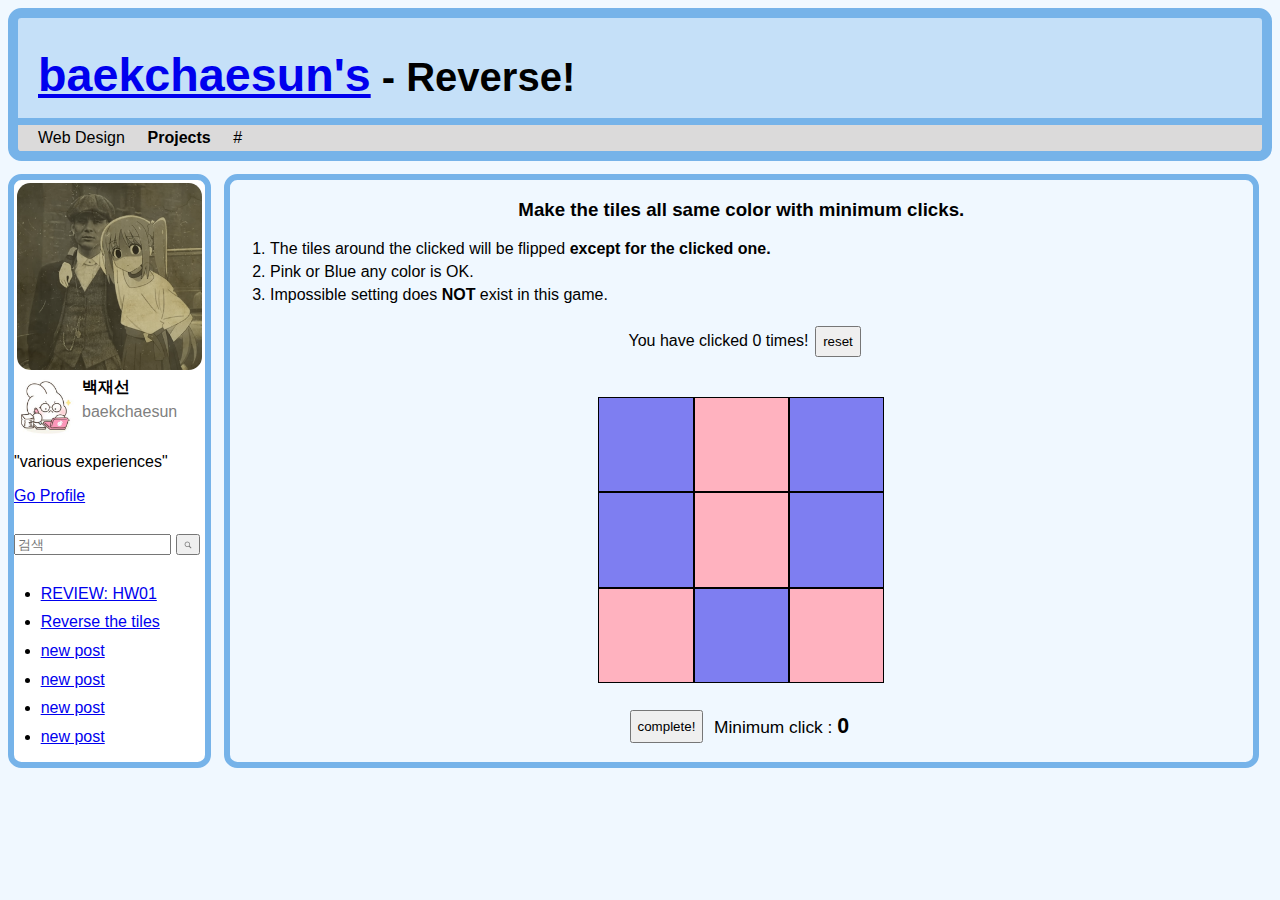
==== Reverse_The_Tiles/cross_reverse.html @ 05b1ec74 "csp2" ====
<!DOCTYPE html>

<!--
  Name: Jaesun Baek
  Date: April 30, 2024
  Section: IAB 6068 - Internet Programming
  reverse the tile game
  Baekchaesun is not the spelling just nickname.
  category: projects
-->

<html>
<head>
  <title>Reverse the tile</title>
  <link rel="stylesheet" type="text/css" href="cross_reverse.css" />
  <script rel="script" type="text/javascript" src="cross_reverse.js"></script>
</head>
<body>
  <div class="banner-container">
    <h1><a href="../index/index.html">baekchaesun's</a> - Reverse!</h1>
  </div>

  <div class="categories-container">
    <ul>
      <li>Web Design</li> <!--주제별 목록 창 만들 예정-->
      <li><strong>Projects</strong></li>
      <li>#</li>
    </ul>
  </div>
  <div class="nothing-in-space"></div>

  <div class="main-structure">
    <aside class="side-container">
      <img id="profile-picture" src="../images/profile picture.png" alt="profile-picture">
      <div id="name-plate">
        <img id="small-profile-picture" src="../images/shooya.png" alt="small-profile-imoji">
        <div>
          <strong>백재선</strong>
          <p>baekchaesun</p>
        </div>
      </div>
      <p>
        <span>
          "various experiences"
        </span>
      </p>
      <p>
        <a href="../about_me/about.html">Go Profile</a>
      </p>
      <div class="nothing-in-space"></div>
      <div id="searchBox">
        <form id="searchForm" name="searchForm" method="GET" action="../index/index.html">
          <p class="hidden">search box</p>
          <label for="searchPost" class="hidden">search by text</label>
          <input type="text" id="searchPost" name="searchPost" style="ime-mode:active" placeholder="검색" value="">
          <button id="searchBtn" type="submit">
            <img  id="searchIcon" src="../images/searchicon.png" alt="searchicon">
          </button>
        </form>
      </div>
      <div class="nothing-in-space"></div>
      <div>
        <ul>
          <li><a href="../HW01_Review/hw1review.html">REVIEW: HW01</a></li>
          <li><a href="../Reverse_The_Tiles/cross_reverse.html">Reverse the tiles</a></li>
          <li><a href="#">new post</a></li>
          <li><a href="#">new post</a></li>
          <li><a href="#">new post</a></li>
          <li><a href="#">new post</a></li>
        </ul>
      </div>
    </aside>

    <div class="prologue">
      <div>
        <div class="prologue-part">
          <div id="intro">
            <h3>Make the tiles all same color with minimum clicks.</h3>
            <ol>
              <li>The tiles around the clicked will be flipped <strong>except for the clicked one.</strong> </li>
              <li>Pink or Blue any color is OK.</li>
              <li>Impossible setting does <strong>NOT</strong> exist in this game.</li>
            </ol>
          </div>
          <div id="control">
            <p>You have clicked <span id="score">0</span> times!</p>
            <button id="resetBtn">reset</button>
          </div>

          <div id="board">
            <div>
              <div class="tile t11 forward"></div>
              <div class="tile t21 forward"></div>
              <div class="tile t31 forward"></div>
            </div>
            <div>
              <div class="tile t12 forward"></div>
              <div class="tile t22 forward"></div>
              <div class="tile t32 forward"></div>
            </div>
            <div>
              <div class="tile t13 forward"></div>
              <div class="tile t23 forward"></div>
              <div class="tile t33 forward"></div>
            </div>
          </div>
          <div id="best-score-container">
            <button id="completionBtn">complete!</button>
            <p>Minimum click : <span id="best-score">0</span></p>
          </div>
        </div>
      </div>

      <footer>
        <p></p>
      </footer>
    </div>
  </div>


</body>
</html>
---- Reverse_The_Tiles/cross_reverse.css ----
/*
  Name: Jaesun Baek
  Date: April 30, 2024
  Section: IAB 6068 - Internet Programming
  Reverse the tiles
  category: projects
*/

.hidden{
  display: none;
}

body {
  background-color: aliceblue;
  font-family: Arial, Helvetica, sans-serif;
}

.nothing-in-space{
  height: 10pt;
}

.banner-container{
  background-color: rgb(197, 224, 248);
  border: 10px solid rgb(118, 179, 233);
  border-bottom: 7px solid rgb(118, 179, 233);
  border-top-left-radius: 10pt;
  border-top-right-radius: 10pt;
  height: 100px;


  h1{
    margin: 0;
    font-size: 30pt;
    padding-left: 20px;
    position: relative;
    top: 30px;
    a{
      font-size: 35pt;
    }
  }
}

.main-structure{
  display: flex;

}

.categories-container{
  background-color: rgb(219, 218, 218);
  border: 10px solid rgb(118, 179, 233);
  border-bottom-left-radius: 10pt;
  border-bottom-right-radius: 10pt;
  border-top: 0;
  ul{
    display: flex;
    list-style-type: none;
    margin: 0;
    padding: 3pt;
    li{
      padding-left: 12pt;
      padding-right: 5pt;
    }
  }
}

.side-container{
  display: block;
  background-color: white;
  border: 5pt solid rgb(118, 179, 233);
  border-radius: 10pt;
  width: 143pt;

  #name-plate{
    img{
      height: 60px;
    }
    display: flex;
    div{
      padding-left: 8px;
    }
    p{
      margin-top: 5px;
      color: gray;
    }
  }
  ul{
    padding-left: 20pt;
    li{
      margin-bottom: 8pt;
    }
  }
}

#profile-picture{
  margin: 3px;
  border-radius: 10pt;
  height: 140pt;
}

#searchBox{
  display: block;
  width: 143pt;
  #searchForm{
    width: 100%;
  }
  #searchPost{
    width: 112pt;
  }
  button{
    margin: 0;
  }
  #searchIcon{
    height: 6pt;
  }
}

.prologue{
  display: block;
  width: 100%;
  margin-left: 10pt;
  margin-right: 10pt;
  border: 5pt solid rgb(118, 179, 233);
  border-radius: 10pt;



  #intro{
    h3{
      display: flex;
      justify-content: center;
    }
    ol{
      padding-left: 30pt;
      li{
        padding-bottom: 4pt;
      }
    }

  }

  #control{
    display: flex;
    justify-content: center;
    margin-bottom: 30pt;
    p{
      margin: 5pt;
    }
  }

  #board{
    display: flex;
    justify-content: center;
    .tile{
      border: 1pt solid black;
      width: 70pt;
      height: 70pt;
    }
  }
  #best-score-container{
    display: flex;
    justify-content: center;
    margin-top: 20pt;
    font-size: 13pt;
    p{
      margin: 3pt;
      margin-left: 8pt;
    }
    #best-score{
      font-size: 16pt;
      font-weight: bold;
    }
  }
}
footer{
  text-align: center;
  p{
    margin-bottom: 5pt;
  }
}

.forward{
  background-color: rgb(255, 178, 191);
}

.reversed{
  background-color: rgb(126, 126, 241);
}
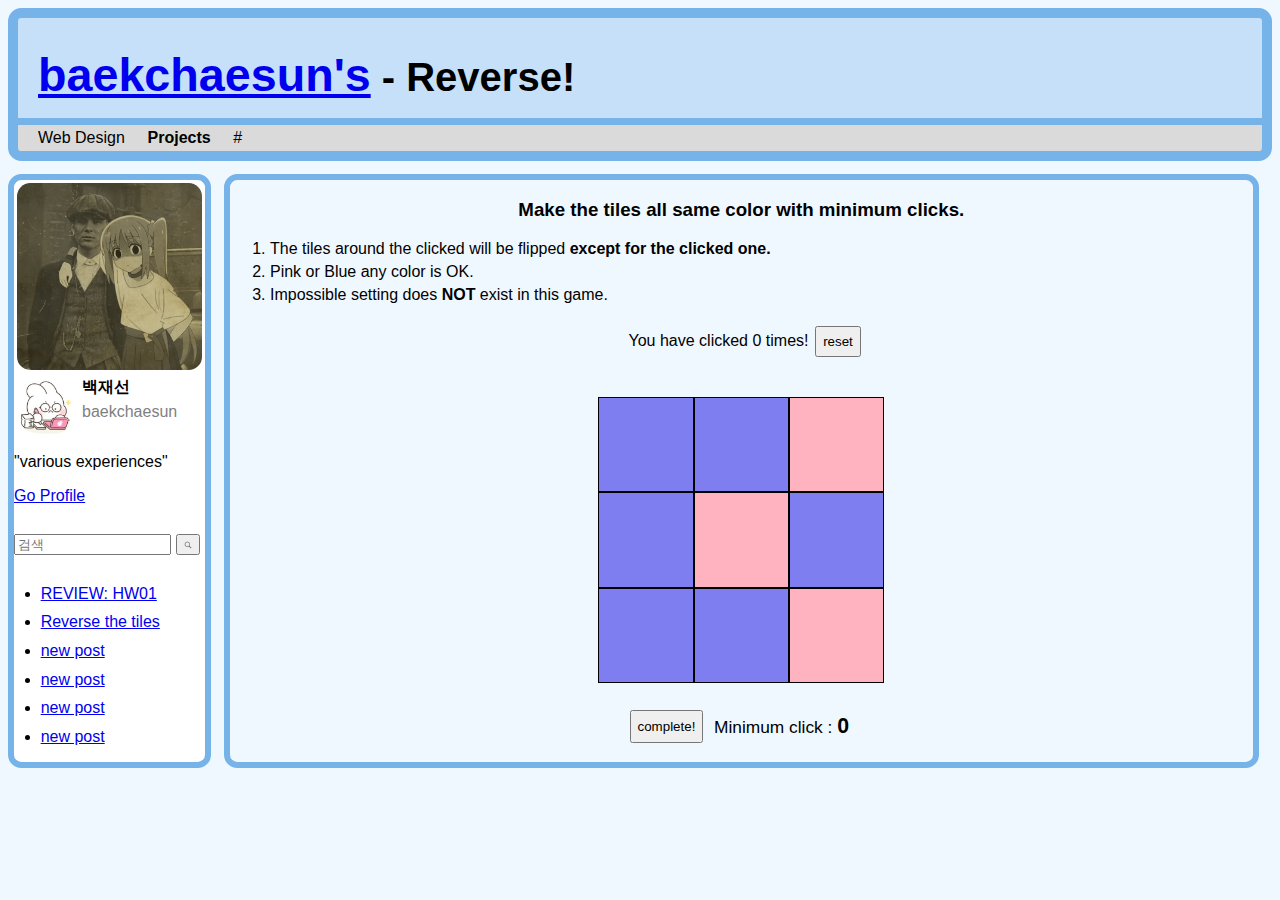
==== commit 2e9a6752: "csp2-1" ====
--- a/Reverse_The_Tiles/cross_reverse.html
+++ b/Reverse_The_Tiles/cross_reverse.html
@@ -17,7 +17,7 @@
 </head>
 <body>
   <div class="banner-container">
-    <h1><a href="../index/index.html">baekchaesun's</a> - Reverse!</h1>
+    <h1><a href="../index.html">baekchaesun's</a> - Reverse!</h1>
   </div>
 
   <div class="categories-container">
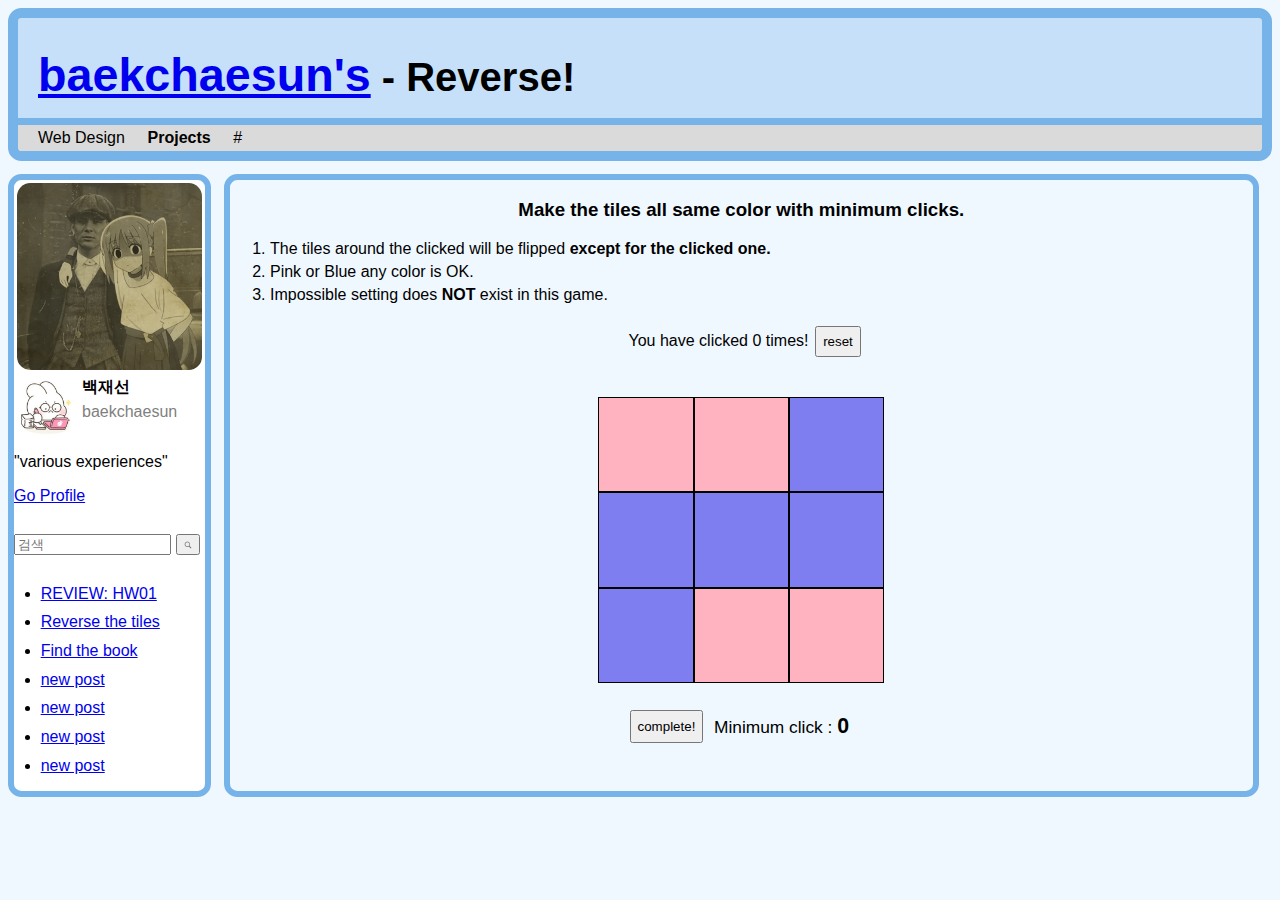
==== commit aca7b60c: "csp3" ====
--- a/Reverse_The_Tiles/cross_reverse.html
+++ b/Reverse_The_Tiles/cross_reverse.html
@@ -63,6 +63,7 @@
         <ul>
           <li><a href="../HW01_Review/hw1review.html">REVIEW: HW01</a></li>
           <li><a href="../Reverse_The_Tiles/cross_reverse.html">Reverse the tiles</a></li>
+          <li><a href="../Find_Book_Info/book_finding.html">Find the book</a></li>
           <li><a href="#">new post</a></li>
           <li><a href="#">new post</a></li>
           <li><a href="#">new post</a></li>
